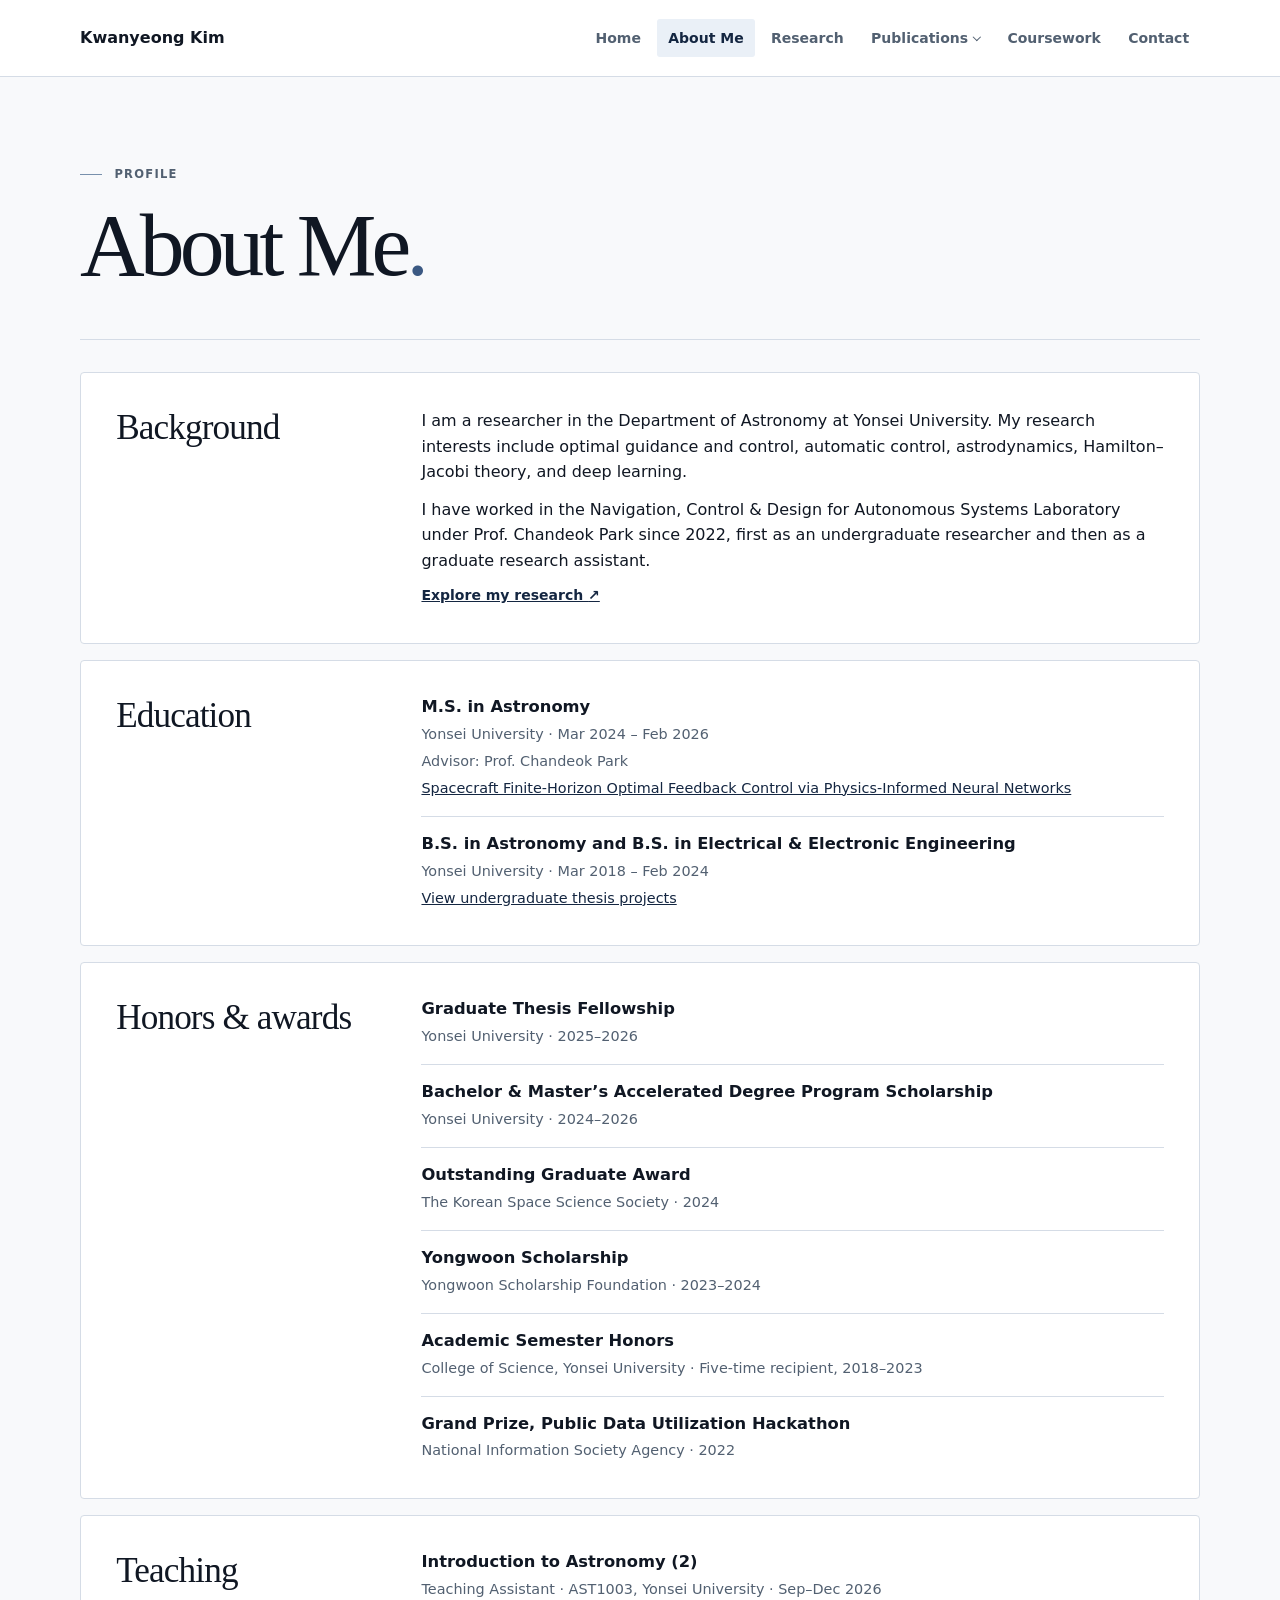
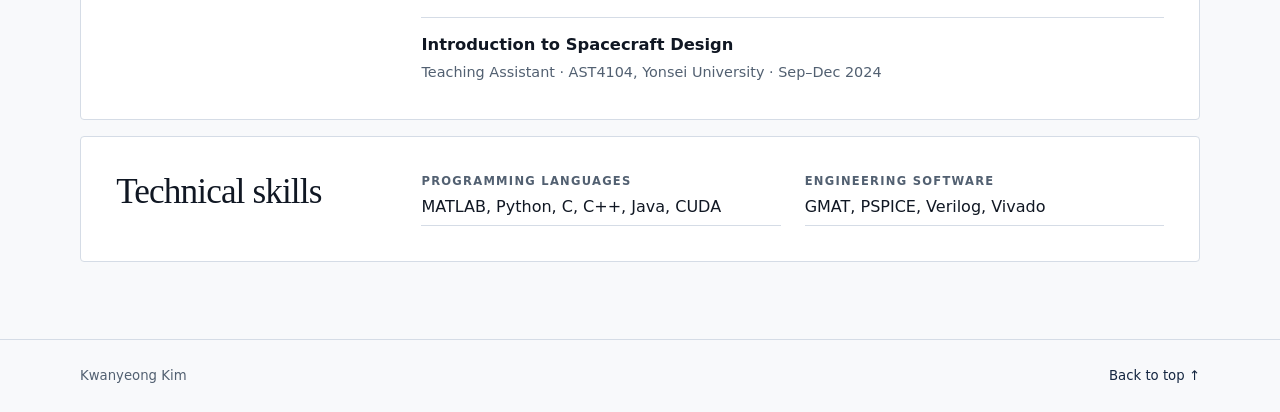
==== about.html @ 99f03eae "Add researcher profile and publication navigation" ====
<!doctype html>
<html lang="en">
<head>
  <meta charset="utf-8">
  <meta name="viewport" content="width=device-width, initial-scale=1">
  <title>About Me | Kwanyeong Kim</title>
  <link rel="stylesheet" href="assets/site.css">
  <script defer src="assets/site.js"></script>
</head>
<body id="top">
  <a class="skip-link" href="#main">Skip to content</a>
  <header class="site-header">
    <div class="wrap header-layout">
      <a class="wordmark" href="index.html">Kwanyeong Kim</a>
      <nav class="site-nav" aria-label="Main navigation">
        <a href="index.html">Home</a>
        <a href="about.html" aria-current="page">About Me</a>
        <a href="research.html">Research</a>
        <details class="publication-nav">
          <summary>Publications <span class="menu-chevron" aria-hidden="true"></span></summary>
          <div class="publication-options">
            <a href="publications.html#journals">Journal Articles</a>
            <a href="publications.html#international-conferences">International Conferences</a>
            <a href="publications.html#domestic-conferences">Domestic Conferences (Korea)</a>
          </div>
        </details>
        <a href="coursework.html">Coursework</a>
        <a href="contact.html">Contact</a>
      </nav>
    </div>
  </header>

  <main id="main" class="wrap">
    <div class="page-heading">
      <p class="eyebrow">Profile</p>
      <h1>About Me<span class="accent">.</span></h1>
    </div>

    <div class="entries">
      <section class="entry">
        <h2>Background</h2>
        <div class="prose">
          <p>I am a researcher in the Department of Astronomy at Yonsei University. My research interests include optimal guidance and control, automatic control, astrodynamics, Hamilton–Jacobi theory, and deep learning.</p>
          <p>I have worked in the Navigation, Control &amp; Design for Autonomous Systems Laboratory under Prof. Chandeok Park since 2022, first as an undergraduate researcher and then as a graduate research assistant.</p>
          <a class="text-link" href="research.html">Explore my research <span aria-hidden="true">↗</span></a>
        </div>
      </section>

      <section class="entry">
        <h2>Education</h2>
        <ul class="record-list">
          <li>
            <h3>M.S. in Astronomy</h3>
            <p>Yonsei University · Mar 2024 – Feb 2026</p>
            <p>Advisor: Prof. Chandeok Park</p>
            <p><a href="research.html#project-1">Spacecraft Finite-Horizon Optimal Feedback Control via Physics-Informed Neural Networks</a></p>
          </li>
          <li>
            <h3>B.S. in Astronomy and B.S. in Electrical &amp; Electronic Engineering</h3>
            <p>Yonsei University · Mar 2018 – Feb 2024</p>
            <p><a href="coursework.html#undergraduate-theses">View undergraduate thesis projects</a></p>
          </li>
        </ul>
      </section>

      <section class="entry">
        <h2>Honors &amp; awards</h2>
        <ul class="record-list">
          <li><h3>Graduate Thesis Fellowship</h3><p>Yonsei University · 2025–2026</p></li>
          <li><h3>Bachelor &amp; Master’s Accelerated Degree Program Scholarship</h3><p>Yonsei University · 2024–2026</p></li>
          <li><h3>Outstanding Graduate Award</h3><p>The Korean Space Science Society · 2024</p></li>
          <li><h3>Yongwoon Scholarship</h3><p>Yongwoon Scholarship Foundation · 2023–2024</p></li>
          <li><h3>Academic Semester Honors</h3><p>College of Science, Yonsei University · Five-time recipient, 2018–2023</p></li>
          <li><h3>Grand Prize, Public Data Utilization Hackathon</h3><p>National Information Society Agency · 2022</p></li>
        </ul>
      </section>

      <section class="entry">
        <h2>Teaching</h2>
        <ul class="record-list">
          <li><h3>Introduction to Astronomy (2)</h3><p>Teaching Assistant · AST1003, Yonsei University · Sep–Dec 2026</p></li>
          <li><h3>Introduction to Spacecraft Design</h3><p>Teaching Assistant · AST4104, Yonsei University · Sep–Dec 2024</p></li>
        </ul>
      </section>

      <section class="entry">
        <h2>Technical skills</h2>
        <dl class="fields entry-fields">
          <div><dt>Programming languages</dt><dd>MATLAB, Python, C, C++, Java, CUDA</dd></div>
          <div><dt>Engineering software</dt><dd>GMAT, PSPICE, Verilog, Vivado</dd></div>
        </dl>
      </section>
    </div>
  </main>

  <footer class="site-footer">
    <div class="wrap footer-layout"><span>Kwanyeong Kim</span><a href="#top">Back to top <span aria-hidden="true">↑</span></a></div>
  </footer>
</body>
</html>
---- assets/site.css ----
:root {
  color-scheme: light;
  --paper: #f8f9fb;
  --white: #fff;
  --ink: #101723;
  --navy: #142641;
  --muted: #526071;
  --line: #d5dce6;
  --serif: Georgia, "Times New Roman", serif;
  --sans: system-ui, -apple-system, "Segoe UI", sans-serif;
}

*, *::before, *::after { box-sizing: border-box; }

body {
  min-height: 100vh;
  margin: 0;
  display: flex;
  flex-direction: column;
  background: var(--paper);
  color: var(--ink);
  font: 1rem/1.6 var(--sans);
}

main { flex: 1; }
a { color: var(--navy); }
a:focus-visible, summary:focus-visible { outline: 2px solid #315b94; outline-offset: 4px; }
h1, h2, h3, p, dl, dd { margin: 0; }

.wrap { width: min(1120px, calc(100% - 3rem)); margin-inline: auto; }

.skip-link {
  position: absolute;
  z-index: 1;
  left: 1rem;
  top: 1rem;
  padding: .5rem 1rem;
  background: var(--white);
  transform: translateY(calc(-100% - 2rem));
}

.skip-link:focus { transform: translateY(0); }
.site-header { border-bottom: 1px solid var(--line); background: var(--white); }

.header-layout, .footer-layout {
  display: flex;
  align-items: center;
  justify-content: space-between;
  gap: 1rem 2rem;
}

.header-layout { min-height: 4.75rem; }

.wordmark {
  color: var(--ink);
  font-size: 1rem;
  font-weight: 650;
  white-space: nowrap;
  text-decoration: none;
}

.site-nav { display: flex; flex-wrap: wrap; align-items: center; gap: .2rem .35rem; }

.site-nav > a, .publication-nav summary {
  padding: .5rem .68rem;
  border-radius: 3px;
  color: var(--muted);
  font-size: .875rem;
  font-weight: 550;
  text-decoration: none;
}

.site-nav > a:hover, .site-nav > a[aria-current="page"],
.publication-nav[open] summary, .publication-nav[data-current] summary {
  background: #eaf0f7;
  color: var(--navy);
}

.publication-nav { position: relative; }

.publication-nav summary {
  display: flex;
  align-items: center;
  gap: .4rem;
  cursor: pointer;
  list-style: none;
  white-space: nowrap;
}

.publication-nav summary::-webkit-details-marker { display: none; }

.menu-chevron {
  width: .35rem;
  height: .35rem;
  border-right: 1px solid currentColor;
  border-bottom: 1px solid currentColor;
  transform: translateY(-1px) rotate(45deg);
}

.publication-options {
  position: absolute;
  z-index: 2;
  inset-block-start: 100%;
  inset-inline-end: 0;
  display: grid;
  min-width: max-content;
  padding: .3rem;
  border: 1px solid var(--line);
  border-radius: 4px;
  background: var(--white);
  box-shadow: 0 10px 22px rgb(16 23 35 / 10%);
}

.publication-options a {
  padding: .55rem .7rem;
  border-radius: 2px;
  font-size: .85rem;
  text-decoration: none;
}

.publication-options a:hover { background: #eaf0f7; }

.eyebrow, dt {
  color: var(--muted);
  font-size: .72rem;
  font-weight: 650;
  letter-spacing: .11em;
  text-transform: uppercase;
}

.eyebrow { display: flex; align-items: center; gap: .75rem; }
.eyebrow::before { content: ""; width: 1.4rem; height: 1px; background: #7890ac; }

h1, h2 { font-family: var(--serif); font-weight: 400; }
h1 { font-size: clamp(3rem, 7vw, 6.2rem); line-height: 1.02; letter-spacing: -.055em; }
h2 { font-size: clamp(1.65rem, 3vw, 2.2rem); line-height: 1.15; letter-spacing: -.025em; }
.accent { color: #3b5983; }

.home-hero {
  display: grid;
  grid-template-columns: 1.15fr 1fr;
  align-items: stretch;
  gap: clamp(1.5rem, 6vw, 5.5rem);
  padding-block: clamp(2.5rem, 7vw, 5.5rem);
}

.hero-copy { align-self: center; }
.hero-copy h1, .page-heading h1 { margin-block-start: 1rem; }
.hero-intro { max-width: 48ch; margin-block: 1.4rem; color: var(--muted); }

.button {
  display: inline-flex;
  align-items: center;
  justify-content: space-between;
  gap: 1.5rem;
  padding: .62rem .9rem;
  border-radius: 3px;
  background: var(--navy);
  color: var(--white);
  font-size: .875rem;
  font-weight: 600;
  text-decoration: none;
}

.button:hover { background: #284265; }

.hero-art {
  min-height: 23rem;
  display: grid;
  overflow: hidden;
  border-radius: 4px;
  background: linear-gradient(140deg, #0c1526, #172c49);
}

.hero-art svg { width: 100%; height: 100%; display: block; }

.home-sections, .course-grid, .contact-grid {
  display: grid;
  grid-template-columns: repeat(2, minmax(0, 1fr));
  gap: clamp(1.5rem, 5vw, 4rem);
}

.ruled-section { border-top: 1px solid var(--line); padding-top: 1.35rem; }
.ruled-section h2 { margin-block: .55rem 1.25rem; }
.section-copy { color: var(--muted); }
.section-title { margin-bottom: 1.25rem; }
.text-link { display: inline-block; margin-top: .65rem; font-size: .875rem; font-weight: 600; }
.fields { display: grid; gap: 1rem 1.5rem; }
.fields > div { min-width: 0; }

.fields dd {
  min-height: 1.65rem;
  padding-block: .2rem .35rem;
  border-bottom: 1px solid var(--line);
  overflow-wrap: anywhere;
}

.project-links { margin: 0; padding: 0; list-style: none; }

.project-links a {
  display: flex;
  justify-content: space-between;
  gap: 1rem;
  padding-block: .65rem;
  border-bottom: 1px solid var(--line);
  text-decoration: none;
}

.project-links a:hover, .site-footer a:hover { text-decoration: underline; }

.page-heading {
  margin-block: clamp(2.5rem, 7vw, 5.5rem) 2rem;
  padding-bottom: clamp(1.75rem, 5vw, 3rem);
  border-bottom: 1px solid var(--line);
}

.entries { display: grid; gap: 1rem; }

.entry {
  display: grid;
  grid-template-columns: minmax(10rem, .65fr) minmax(0, 2fr);
  gap: 1.25rem clamp(1.5rem, 5vw, 4rem);
  scroll-margin-top: 1.5rem;
}

.entry, .course-card, .contact-panel {
  padding: clamp(1.25rem, 3.5vw, 2.2rem);
  background: var(--white);
  border: 1px solid var(--line);
  border-radius: 4px;
}

.entry:target { border-color: #5c769b; }
.entry-label h2, .course-card h3 { margin-top: .6rem; }
.entry-fields { grid-template-columns: repeat(2, minmax(0, 1fr)); }
.wide { grid-column: 1 / -1; }
.course-grid, .contact-grid { gap: 1rem; }
.course-card h3, .contact-panel h2 { margin-bottom: 1.35rem; }

h3 { font-size: 1.02rem; line-height: 1.4; font-weight: 650; }

.section-nav { display: flex; flex-wrap: wrap; gap: .5rem; margin-bottom: 1.5rem; }

.section-nav a {
  padding: .4rem .65rem;
  border: 1px solid var(--line);
  border-radius: 3px;
  background: var(--white);
  font-size: .85rem;
  text-decoration: none;
}

.section-nav a:hover { background: #eaf0f7; }
.section-note { margin-top: .65rem; color: var(--muted); font-size: .85rem; }
.record-list { margin: 0; padding: 0; list-style: none; }
.record-list li + li { margin-top: 1rem; padding-top: 1rem; border-top: 1px solid var(--line); }
.record-list li { scroll-margin-top: 1.5rem; }
.record-list li:target { outline: 1px solid #5c769b; outline-offset: .35rem; }
.record-list p { margin-top: .25rem; color: var(--muted); font-size: .9rem; }
.prose p + p { margin-top: .75rem; }

.site-footer {
  margin-top: clamp(2.5rem, 6vw, 5rem);
  border-top: 1px solid var(--line);
  color: var(--muted);
  font-size: .83rem;
}

.footer-layout { min-height: 4.5rem; }
.site-footer a { text-decoration: none; }

@media (max-width: 760px) {
  .header-layout { align-items: flex-start; flex-direction: column; gap: .65rem; padding-block: .9rem .6rem; }
  .site-nav { margin-inline: -.5rem; }
  .site-nav > a, .publication-nav summary { padding-inline: .5rem; }
  .home-hero { grid-template-columns: 1fr; }
  .hero-art { min-height: 0; aspect-ratio: 2 / 1; }
  .entry { grid-template-columns: 1fr; }
}

@media (max-width: 520px) {
  .wrap { width: calc(100% - 2rem); }
  .site-nav { align-self: stretch; display: grid; grid-template-columns: repeat(3, minmax(0, 1fr)); gap: .15rem; }
  .site-nav > a, .publication-nav summary { font-size: .8rem; padding-inline: .35rem; }
  .publication-options { inset-inline: 0 auto; }
  .home-sections, .course-grid, .contact-grid, .entry-fields { grid-template-columns: 1fr; }
}
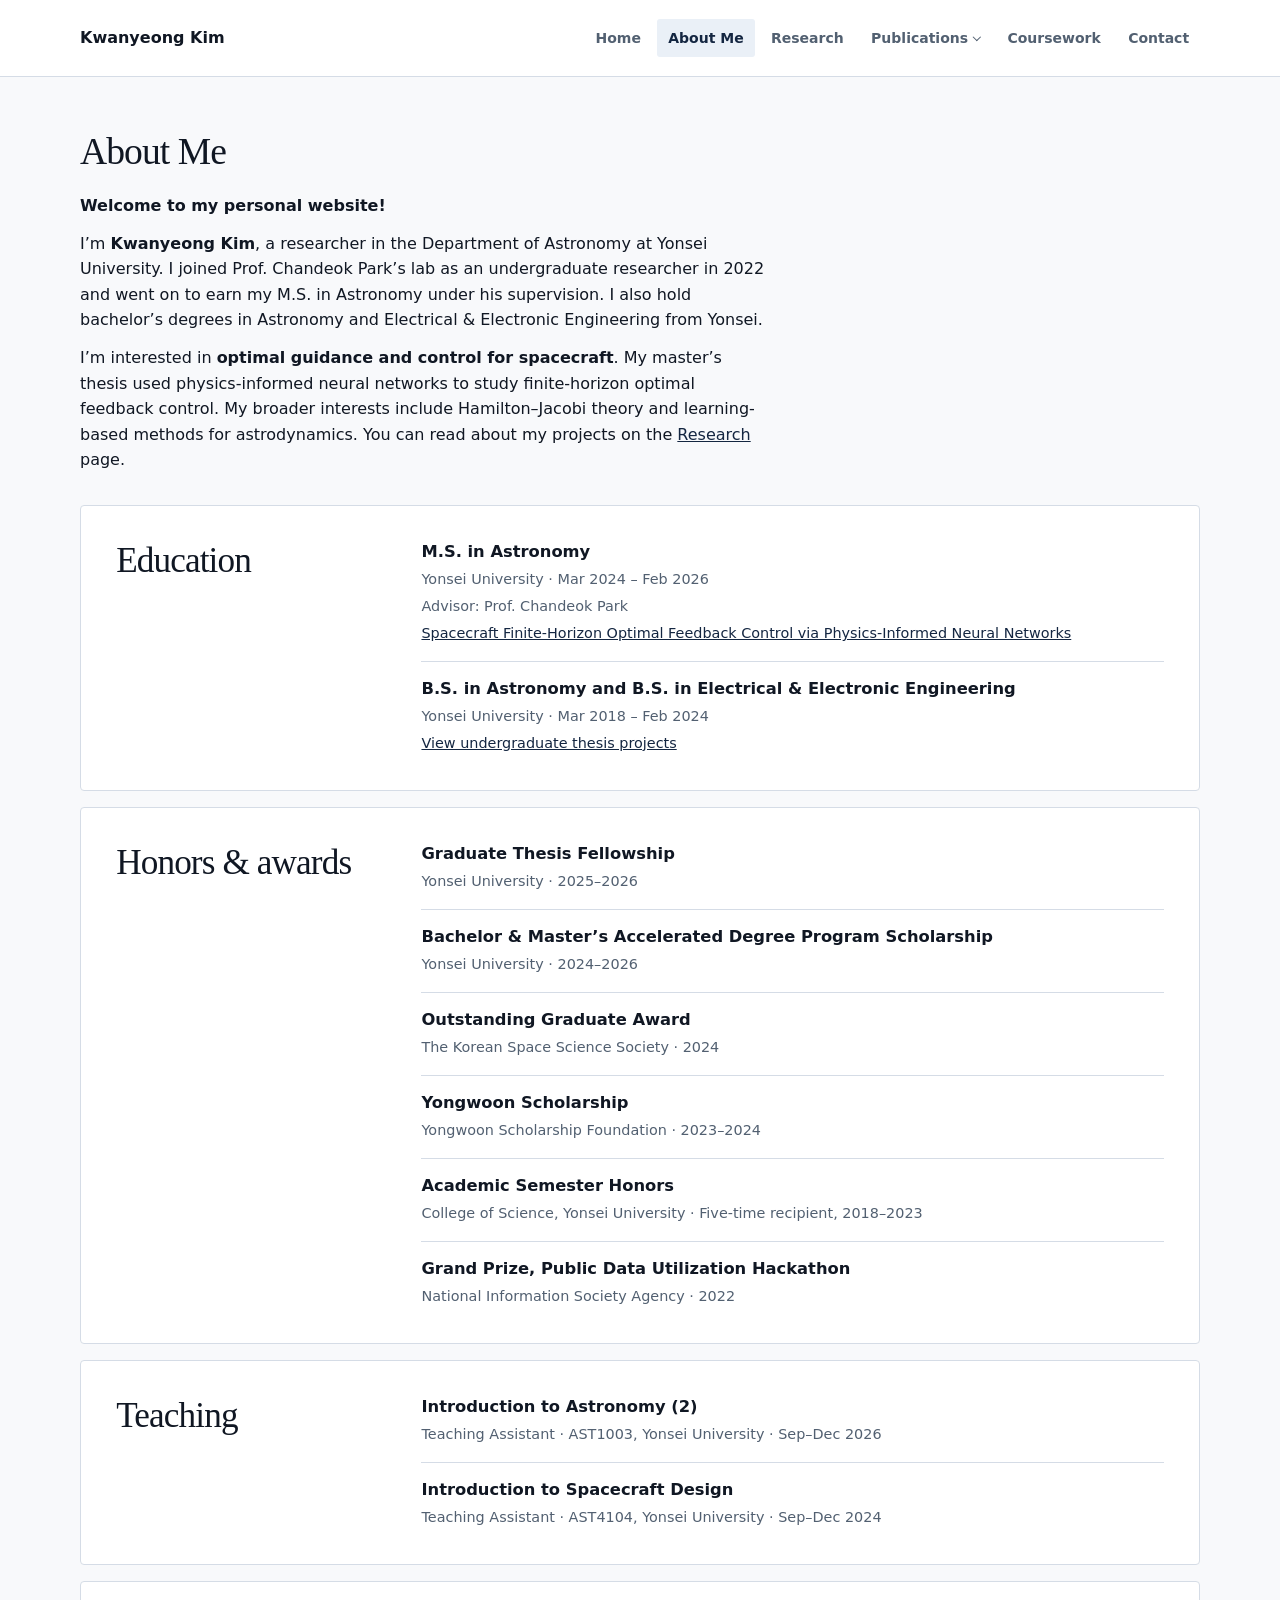
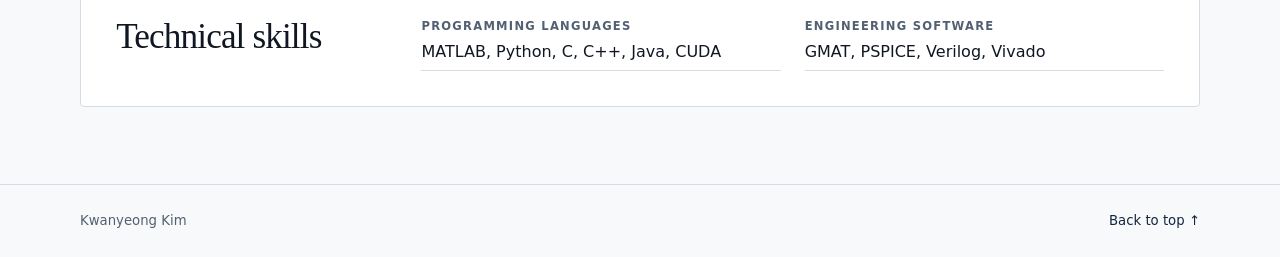
==== commit 6dbf41ca: "Write a personal introduction for About Me" ====
--- a/about.html
+++ b/about.html
@@ -31,21 +31,14 @@
   </header>
 
   <main id="main" class="wrap">
-    <div class="page-heading">
-      <p class="eyebrow">Profile</p>
-      <h1>About Me<span class="accent">.</span></h1>
-    </div>
+    <section class="about-intro prose" aria-labelledby="about-title">
+      <h1 id="about-title">About Me</h1>
+      <p><strong>Welcome to my personal website!</strong></p>
+      <p>I’m <strong>Kwanyeong Kim</strong>, a researcher in the Department of Astronomy at Yonsei University. I joined Prof. Chandeok Park’s lab as an undergraduate researcher in 2022 and went on to earn my M.S. in Astronomy under his supervision. I also hold bachelor’s degrees in Astronomy and Electrical &amp; Electronic Engineering from Yonsei.</p>
+      <p>I’m interested in <strong>optimal guidance and control for spacecraft</strong>. My master’s thesis used physics-informed neural networks to study finite-horizon optimal feedback control. My broader interests include Hamilton–Jacobi theory and learning-based methods for astrodynamics. You can read about my projects on the <a href="research.html">Research</a> page.</p>
+    </section>
 
     <div class="entries">
-      <section class="entry">
-        <h2>Background</h2>
-        <div class="prose">
-          <p>I am a researcher in the Department of Astronomy at Yonsei University. My research interests include optimal guidance and control, automatic control, astrodynamics, Hamilton–Jacobi theory, and deep learning.</p>
-          <p>I have worked in the Navigation, Control &amp; Design for Autonomous Systems Laboratory under Prof. Chandeok Park since 2022, first as an undergraduate researcher and then as a graduate research assistant.</p>
-          <a class="text-link" href="research.html">Explore my research <span aria-hidden="true">↗</span></a>
-        </div>
-      </section>
-
       <section class="entry">
         <h2>Education</h2>
         <ul class="record-list">
--- a/assets/site.css
+++ b/assets/site.css
@@ -214,6 +214,17 @@
   border-bottom: 1px solid var(--line);
 }
 
+.about-intro {
+  max-width: 68ch;
+  margin-block: clamp(2rem, 5vw, 3.5rem) 2rem;
+}
+
+.about-intro h1 {
+  margin-bottom: 1.35rem;
+  font-size: clamp(1.85rem, 3.5vw, 2.35rem);
+  letter-spacing: -.025em;
+}
+
 .entries { display: grid; gap: 1rem; }
 
 .entry {
